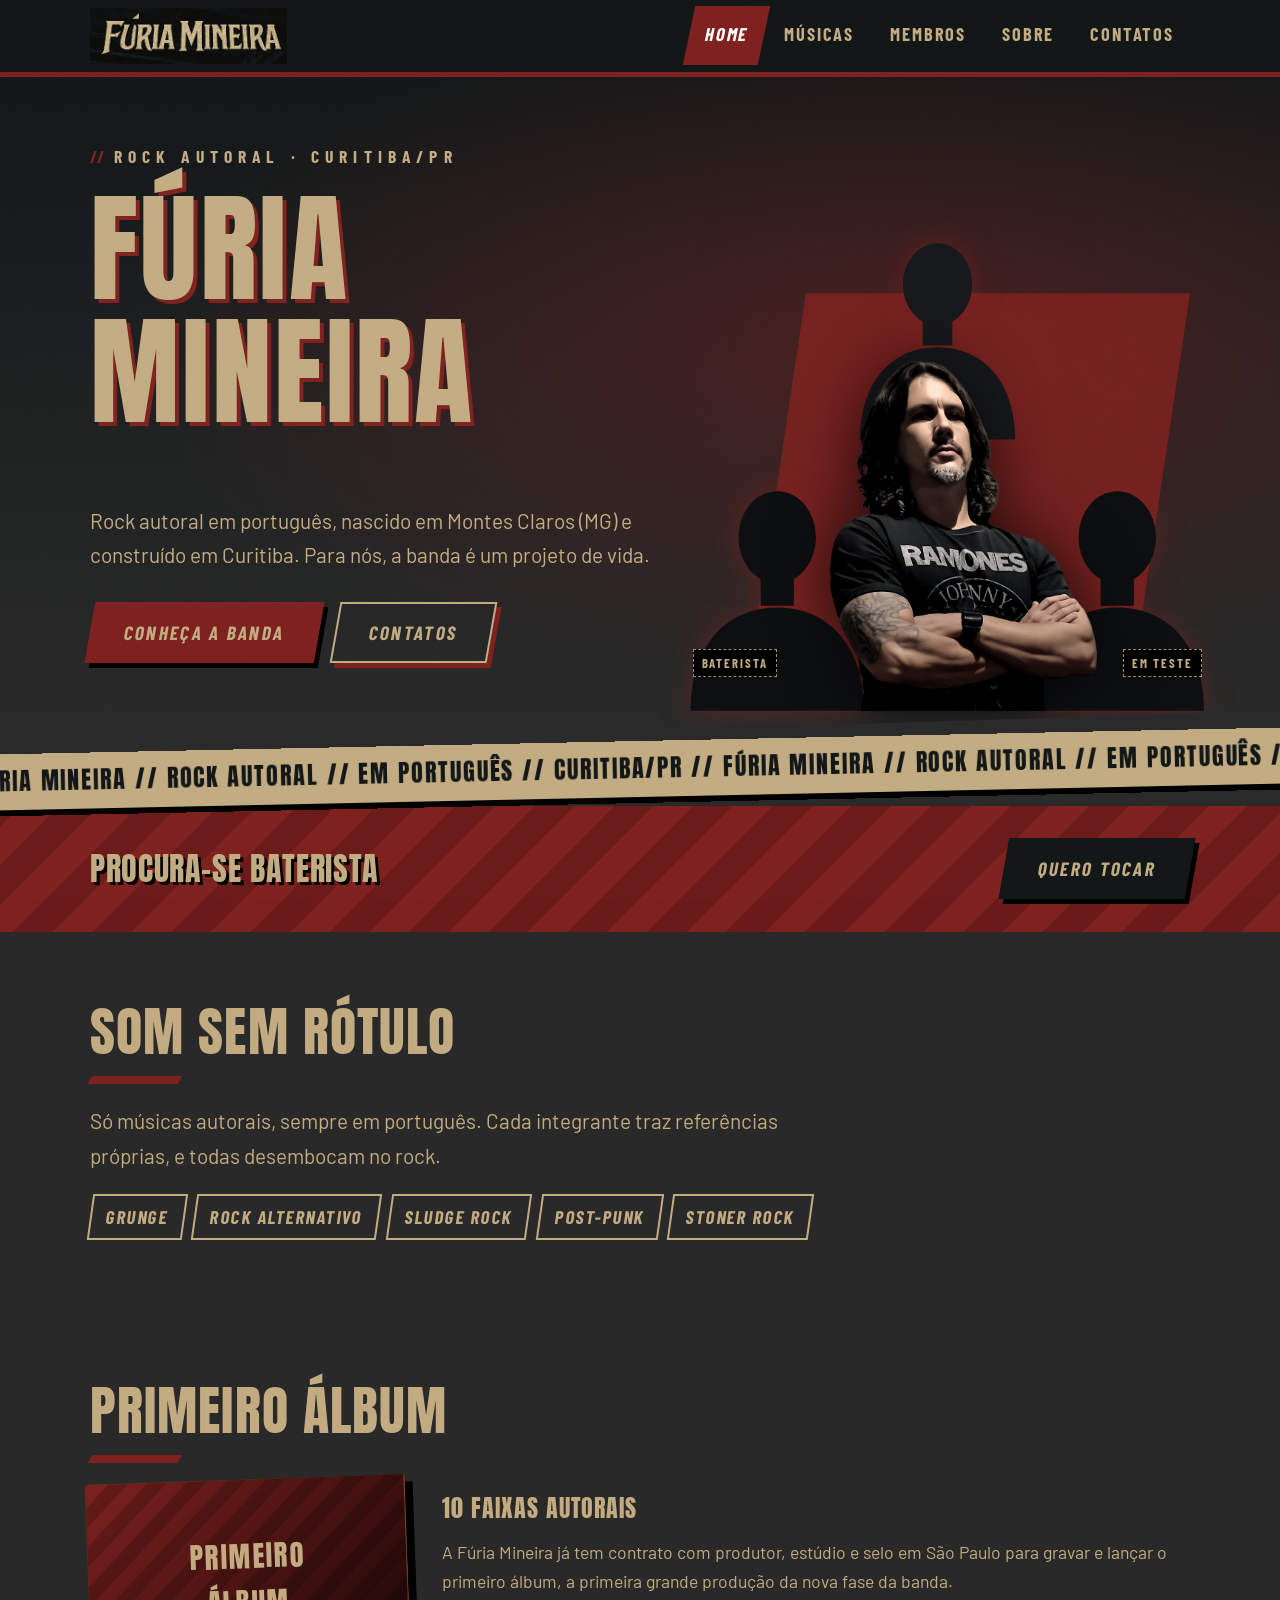
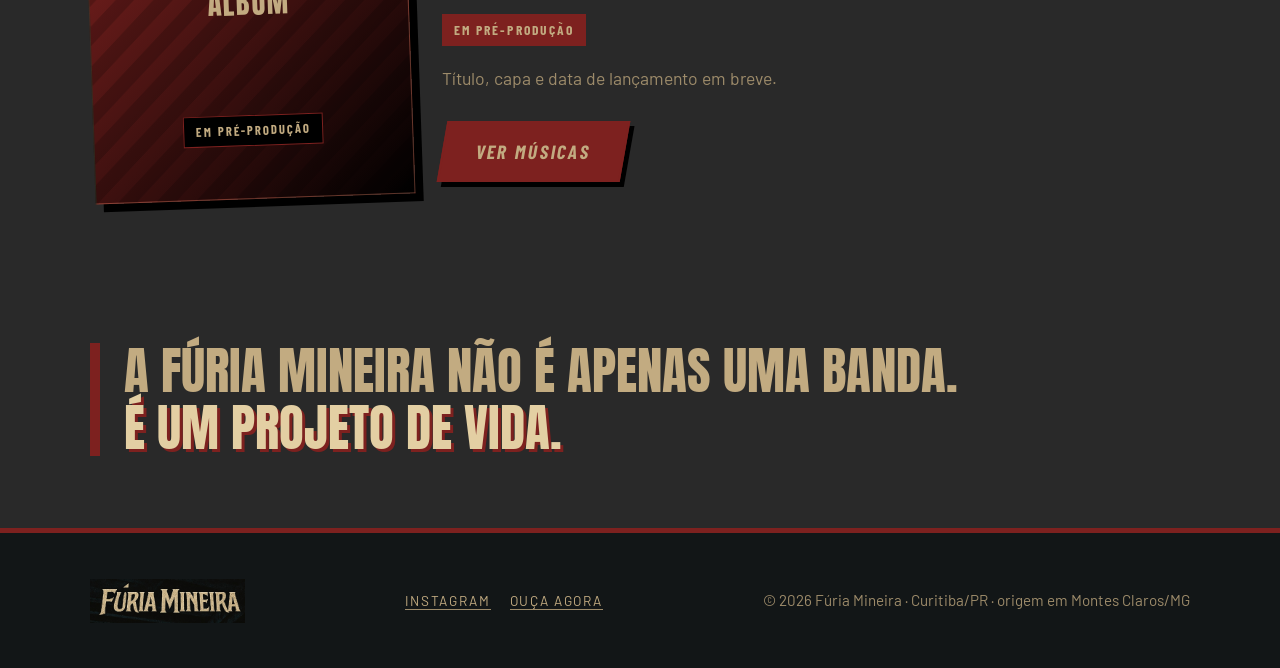
==== index.html @ 354b8c86 "Músicas com lista de lançadas e álbum em pré-produção; elenco em teste na Home - Músicas: "Vozes no " ====
<!DOCTYPE html>
<html lang="pt-BR">
<head>
  <meta charset="UTF-8">
  <meta name="viewport" content="width=device-width, initial-scale=1">
  <title>Fúria Mineira – Rock autoral</title>
  <meta name="description" content="Fúria Mineira: banda autoral de rock em português, de Montes Claros (MG) para Curitiba (PR).">
  <meta name="theme-color" content="#121617">
  <link rel="icon" href="assets/logo.png">
  <link rel="preconnect" href="https://fonts.googleapis.com">
  <link rel="preconnect" href="https://fonts.gstatic.com" crossorigin>
  <link href="https://fonts.googleapis.com/css2?family=Anton&family=Barlow+Condensed:wght@600;700&family=Barlow:wght@400;600&display=swap" rel="stylesheet">
  <link rel="stylesheet" href="css/style.css">
</head>
<body>
  <a class="skip" href="#conteudo">Pular para o conteúdo</a>
  <header class="site-header">
    <div class="container header-inner">
      <a class="logo" href="index.html" aria-label="Fúria Mineira – início"><img src="assets/logo.png" alt="Fúria Mineira"></a>
      <button class="menu-btn" aria-label="Abrir menu" aria-expanded="false">☰</button>
      <nav class="nav" aria-label="Principal">
        <a href="index.html" aria-current="page">Home</a>
        <a href="musicas.html">Músicas</a>
        <a href="membros.html">Membros</a>
        <a href="sobre.html">Sobre</a>
        <a href="contatos.html">Contatos</a>
      </nav>
    </div>
  </header>
  <main id="conteudo">
    <section class="hero"><div class="container hero-inner">
      <div class="hero-text">
        <p class="tag">Rock autoral · Curitiba/PR</p>
        <h1>Fúria<br>Mineira</h1>
        <p class="lead">Rock autoral em português, nascido em Montes Claros (MG) e construído em Curitiba. Para nós, a banda é um projeto de vida.</p>
        <div class="btn-row">
          <a class="btn" href="sobre.html">Conheça a banda</a>
          <a class="btn ghost" href="contatos.html">Contatos</a>
        </div>
      </div>
      <div class="hero-photo">
        <div class="sil sil-top"><svg viewBox="0 0 200 260" aria-hidden="true"><ellipse cx="100" cy="72" rx="42" ry="50"/><path d="M82 112h36v34H82z"/><path d="M6 260c0-72 40-112 94-112s94 40 94 112z"/></svg></div>
        <div class="sil sil-left"><svg viewBox="0 0 200 260" aria-hidden="true"><ellipse cx="100" cy="72" rx="42" ry="50"/><path d="M82 112h36v34H82z"/><path d="M6 260c0-72 40-112 94-112s94 40 94 112z"/></svg><span class="ghost-tag">Baterista</span></div>
        <div class="sil sil-right"><svg viewBox="0 0 200 260" aria-hidden="true"><ellipse cx="100" cy="72" rx="42" ry="50"/><path d="M82 112h36v34H82z"/><path d="M6 260c0-72 40-112 94-112s94 40 94 112z"/></svg><span class="ghost-tag">Em teste</span></div>
        <img src="assets/alex-vitor.webp" alt="Alex Vitor, baixista e fundador da Fúria Mineira, com silhuetas de integrantes ainda em teste ao fundo" width="1024" height="1024">
      </div>
    </div></section>

    <div class="ticker" aria-hidden="true"><span>Fúria Mineira // Rock autoral // Em português // Curitiba/PR // Fúria Mineira // Rock autoral // Em português // Curitiba/PR // Fúria Mineira // Rock autoral // Em português // Curitiba/PR // Fúria Mineira // Rock autoral // Em português // Curitiba/PR // </span></div>
    <div class="feature-strip"><div class="container">
      <h2>Procura-se baterista</h2>
      <a class="btn" href="contatos.html">Quero tocar</a>
    </div></div>

    <section class="section"><div class="container">
      <h2>Som sem rótulo</h2>
      <p class="lead">Só músicas autorais, sempre em português. Cada integrante traz referências próprias, e todas desembocam no rock.</p>
      <ul class="chips">
        <li>Grunge</li><li>Rock alternativo</li><li>Sludge rock</li><li>Post-punk</li><li>Stoner rock</li>
      </ul>
    </div></section>

    <section class="section"><div class="container">
      <h2>Primeiro álbum</h2>
      <div class="album-feature">
        <div class="cover">Primeiro<br>álbum<span class="badge">Em pré-produção</span></div>
        <div>
          <h3>10 faixas autorais</h3>
          <p>A Fúria Mineira já tem contrato com produtor, estúdio e selo em São Paulo para gravar e lançar o primeiro álbum, a primeira grande produção da nova fase da banda.</p>
          <p><span class="badge inline">Em pré-produção</span></p>
          <p class="muted">Título, capa e data de lançamento em breve.</p>
          <div class="btn-row"><a class="btn" href="musicas.html">Ver músicas</a></div>
        </div>
      </div>
    </div></section>

    <section class="section"><div class="container">
      <blockquote class="manifesto">A Fúria Mineira não é apenas uma banda.<br><strong>É um projeto de vida.</strong></blockquote>
    </div></section>
  </main>
  <footer class="site-footer">
    <div class="container footer-inner">
      <img src="assets/logo.png" alt="Fúria Mineira">
      <ul class="social">
        <li><a href="#">Instagram</a></li>
        <li><a href="https://offstep.link/126120597372" target="_blank" rel="noopener">Ouça agora</a></li>
      </ul>
      <p class="muted">© 2026 Fúria Mineira · Curitiba/PR · origem em Montes Claros/MG</p>
    </div>
  </footer>
  <script src="js/main.js"></script>
</body>
</html>
---- css/style.css ----
:root {
  --accent: #7d211f;
  --accent-hover: #982826;
  --bg: #292929;
  --bg-deep: #121617; /* mesmo tom do fundo do logo */
  --bg-card: #323232;
  --text: #c2ab81;
  --text-dim: #9d8b6a;
  --line: rgba(194, 171, 129, 0.22);
  --maxw: 1100px;
}

*, *::before, *::after { box-sizing: border-box; }
html { scroll-behavior: smooth; }

body {
  margin: 0;
  background: var(--bg);
  color: var(--text);
  font-family: "Barlow", system-ui, -apple-system, "Segoe UI", Roboto, sans-serif;
  font-size: 1.05rem;
  line-height: 1.65;
}

h1, h2, h3 {
  font-family: "Barlow Condensed", "Arial Narrow", sans-serif;
  font-weight: 700;
  line-height: 1.15;
  letter-spacing: .04em;
  text-transform: uppercase;
  margin: 0 0 .6em;
}
h1 { font-size: clamp(2rem, 6vw, 3.6rem); }
h2 { font-size: clamp(1.5rem, 4vw, 2.2rem); }
h3 { font-size: 1.15rem; }

a { color: var(--text); }
img { max-width: 100%; height: auto; display: block; }
.container { width: min(100% - 2rem, var(--maxw)); margin-inline: auto; }
.section { padding: 4rem 0; }
.section + .section { border-top: 1px solid var(--line); }
.lead { font-size: 1.2rem; max-width: 60ch; }
.muted { color: var(--text-dim); }

.skip { position: absolute; left: -999px; }
.skip:focus { left: 1rem; top: 1rem; background: var(--accent); padding: .5rem 1rem; z-index: 99; }
:focus-visible { outline: 2px solid var(--text); outline-offset: 3px; }

/* ---------- Header ---------- */
.site-header {
  background: var(--bg-deep);
  border-bottom: 3px solid var(--accent);
  position: sticky; top: 0; z-index: 50;
}
.header-inner { display: flex; align-items: center; justify-content: space-between; gap: 1rem; padding: .4rem 0; }
.logo img { height: 56px; width: auto; }

.nav { display: flex; align-items: center; gap: .25rem; }
.nav a {
  font: inherit; font-family: "Barlow Condensed", "Arial Narrow", sans-serif; font-weight: 700;
  font-size: .85rem; letter-spacing: .12em; text-transform: uppercase;
  color: var(--text); text-decoration: none; background: none; border: 0;
  padding: .7rem .9rem; cursor: pointer; border-bottom: 3px solid transparent;
}
.nav a:hover:hover { color: #e3cfa3; }
.nav a[aria-current="page"] { border-bottom-color: var(--accent); color: #e3cfa3; }


.menu-btn { display: none; background: none; border: 1px solid var(--line); color: var(--text); padding: .5rem .8rem; font-size: 1.3rem; cursor: pointer; line-height: 1; }

@media (max-width: 820px) {
  .menu-btn { display: block; }
  .nav { display: none; position: absolute; left: 0; right: 0; top: 100%; background: var(--bg-deep); flex-direction: column; align-items: stretch; border-bottom: 3px solid var(--accent); padding: .5rem 1rem 1rem; }
  .nav.open { display: flex; }
  .nav a { text-align: left; width: 100%; border-bottom: 1px solid var(--line); }
}

/* ---------- Botões ---------- */
.btn {
  display: inline-block; background: var(--accent); color: var(--text); text-decoration: none;
  font-family: "Barlow Condensed", "Arial Narrow", sans-serif; font-weight: 700; letter-spacing: .12em; text-transform: uppercase; font-size: .9rem;
  padding: .85rem 1.6rem; border: 2px solid var(--accent); cursor: pointer; transition: background .15s;
}
.btn:hover { background: var(--accent-hover); border-color: var(--accent-hover); }
.btn.ghost { background: transparent; border-color: var(--text); }
.btn.ghost:hover { background: var(--text); color: var(--bg); }
.btn-row { display: flex; flex-wrap: wrap; gap: 1rem; margin-top: 1.8rem; }

/* ---------- Hero ---------- */
.hero {
  background:
    radial-gradient(ellipse at 70% 40%, rgba(125, 33, 31, .45), transparent 60%),
    linear-gradient(180deg, var(--bg-deep), var(--bg));
  overflow: hidden;
}
.hero-inner { display: grid; grid-template-columns: 1.2fr 1fr; align-items: end; gap: 2rem; min-height: 520px; }
.hero-text { align-self: center; padding: 3rem 0; }
.hero-text .tag { letter-spacing: .3em; text-transform: uppercase; font-size: .8rem; color: var(--text-dim); margin-bottom: 1rem; }
.hero-photo img { width: 100%; max-width: 480px; margin-inline: auto; filter: drop-shadow(0 0 40px rgba(0,0,0,.5)); }
@media (max-width: 820px) {
  .hero-inner { grid-template-columns: 1fr; min-height: 0; }
  .hero-photo { order: -1; padding-top: 1.5rem; }
  .hero-photo img { max-width: 300px; }
}

/* Cabeçalho de páginas internas */
.page-title { background: var(--bg-deep); border-bottom: 1px solid var(--line); padding: 3rem 0 2.5rem; }
.page-title p { margin: 0; max-width: 60ch; }

/* ---------- Cards / grids ---------- */
.grid { display: grid; gap: 1.5rem; }
.grid.cols-3 { grid-template-columns: repeat(auto-fit, minmax(240px, 1fr)); }
.grid.cols-2 { grid-template-columns: repeat(auto-fit, minmax(300px, 1fr)); }

.card { background: var(--bg-card); border: 1px solid var(--line); border-top: 3px solid var(--accent); padding: 1.5rem; }
.card h3 { margin-bottom: .4rem; }
.card p { margin: 0; }

/* Álbuns / capas */
.cover {
  aspect-ratio: 1; background: linear-gradient(135deg, var(--accent), var(--bg-deep));
  display: grid; place-items: center; text-align: center; padding: 1rem; margin-bottom: 1rem;
  font-family: "Barlow Condensed", "Arial Narrow", sans-serif; font-weight: 700; letter-spacing: .08em; text-transform: uppercase;
  border: 1px solid var(--line);
}

/* Lista de músicas */
.tracklist { list-style: none; margin: 0; padding: 0; counter-reset: track; }
.tracklist li {
  counter-increment: track; display: grid; grid-template-columns: 2.5rem 1fr auto; gap: 1rem; align-items: center;
  padding: 1rem .5rem; border-bottom: 1px solid var(--line);
}
.tracklist li::before { content: counter(track, decimal-leading-zero); font-family: "Barlow Condensed", "Arial Narrow", sans-serif; color: var(--text-dim); }
.tracklist .title { font-weight: 600; font-size: 1.1rem; }
.tracklist .meta { display: block; font-size: .9rem; color: var(--text-dim); }
.tracklist .time { color: var(--text-dim); font-variant-numeric: tabular-nums; }
.tracklist li:hover { background: rgba(125, 33, 31, .25); }

/* Membros */
.member { background: var(--bg-card); border: 1px solid var(--line); border-bottom: 3px solid var(--accent); overflow: hidden; }
.member-photo { aspect-ratio: 1; background: radial-gradient(circle at 50% 30%, rgba(125,33,31,.55), var(--bg-deep) 75%); display: grid; place-items: end center; overflow: hidden; }
.member-photo img { width: 100%; height: 100%; object-fit: cover; object-position: top; }
.member-photo.placeholder { place-items: center; font-family: "Barlow Condensed", "Arial Narrow", sans-serif; font-size: 4rem; color: var(--text-dim); }
.member-body { padding: 1.25rem 1.5rem 1.5rem; }
.member-body .role { color: var(--text-dim); text-transform: uppercase; letter-spacing: .15em; font-size: .8rem; margin: 0 0 .6rem; }
.member-body p { margin: 0; font-size: .98rem; }

/* Influências */
.chips { display: flex; flex-wrap: wrap; gap: .6rem; padding: 0; list-style: none; margin: 1.2rem 0 0; }
.chips li { border: 1px solid var(--text); padding: .35rem .9rem; font-size: .95rem; letter-spacing: .05em; }

/* Agenda */
.shows { list-style: none; margin: 0; padding: 0; }
.shows li { display: grid; grid-template-columns: 5rem 1fr auto; gap: 1.2rem; align-items: center; padding: 1.1rem 0; border-bottom: 1px solid var(--line); }
.date { background: var(--accent); text-align: center; padding: .4rem 0; font-family: "Barlow Condensed", "Arial Narrow", sans-serif; line-height: 1.1; }
.date b { display: block; font-size: 1.6rem; }
.date span { font-size: .75rem; letter-spacing: .15em; text-transform: uppercase; }
.shows .where { font-weight: 600; }
.shows .city { color: var(--text-dim); font-size: .95rem; display: block; }
@media (max-width: 560px) { .shows li { grid-template-columns: 4rem 1fr; } .shows li .btn { grid-column: 1 / -1; text-align: center; } }

/* Galeria */
.gallery { display: grid; grid-template-columns: repeat(auto-fill, minmax(200px, 1fr)); gap: .8rem; }
.gallery div { aspect-ratio: 4/3; background: linear-gradient(135deg, var(--bg-card), var(--bg-deep)); border: 1px solid var(--line); display: grid; place-items: center; color: var(--text-dim); font-size: .9rem; letter-spacing: .1em; text-transform: uppercase; }

/* Formulário */
form { display: grid; gap: 1rem; max-width: 560px; }
label { display: grid; gap: .35rem; font-size: .9rem; letter-spacing: .08em; text-transform: uppercase; }
input, textarea { font: inherit; color: var(--text); background: var(--bg-deep); border: 1px solid var(--line); padding: .75rem .9rem; }
input:focus, textarea:focus { outline: 2px solid var(--accent); border-color: var(--accent); }

/* Home: faixas de destaque */
.feature-strip { background: var(--accent); }
.feature-strip .container { display: flex; flex-wrap: wrap; gap: 1rem 3rem; justify-content: space-between; align-items: center; padding: 2rem 0; }
.feature-strip h2 { margin: 0; font-size: 1.4rem; }
.feature-strip .btn { background: var(--bg-deep); border-color: var(--bg-deep); }
.feature-strip .btn:hover { background: var(--text); color: var(--bg); border-color: var(--text); }

/* ---------- Footer ---------- */
.site-footer { background: var(--bg-deep); border-top: 3px solid var(--accent); padding: 2.5rem 0; margin-top: 0; font-size: .95rem; }
.footer-inner { display: flex; flex-wrap: wrap; gap: 1.5rem; justify-content: space-between; align-items: center; }
.footer-inner img { height: 44px; }
.social { display: flex; gap: 1.2rem; list-style: none; padding: 0; margin: 0; }
.social a { text-transform: uppercase; letter-spacing: .12em; font-size: .85rem; text-decoration: none; border-bottom: 1px solid var(--text-dim); }
.social a:hover { color: #e3cfa3; }

/* Redes sociais */
.social-card { text-decoration: none; display: block; transition: background .15s; }
.social-card:hover { background: var(--accent); }
.social-card:hover .muted { color: var(--text); }

/* ================= Visual rock ================= */
:root { --noise: url("data:image/svg+xml,%3Csvg xmlns='http://www.w3.org/2000/svg' width='220' height='220'%3E%3Cfilter id='n'%3E%3CfeTurbulence type='fractalNoise' baseFrequency='.85' numOctaves='2' stitchTiles='stitch'/%3E%3C/filter%3E%3Crect width='100%25' height='100%25' filter='url(%23n)' opacity='.55'/%3E%3C/svg%3E"); }

/* granulado sobre a página toda */
body::before { content: ""; position: fixed; inset: 0; background-image: var(--noise); opacity: .07; mix-blend-mode: overlay; pointer-events: none; z-index: 200; }

h1, h2, h3 { font-family: "Anton", Impact, "Arial Narrow", sans-serif; font-weight: 400; letter-spacing: .02em; line-height: 1.02; }
h1 { font-size: clamp(3rem, 11vw, 7.5rem); text-shadow: 4px 4px 0 var(--accent); }
h2 { font-size: clamp(2rem, 6vw, 3.4rem); position: relative; padding-bottom: .45em; margin-bottom: 1rem; }
h2::after { content: ""; position: absolute; left: 0; bottom: 0; width: 90px; height: 8px; background: var(--accent); transform: skewX(-30deg); }
h3 { font-size: 1.5rem; letter-spacing: .04em; }

body { font-size: 1.1rem; }
.lead { font-size: 1.3rem; }

/* header */
.site-header { border-bottom: 5px solid var(--accent); }
.nav a { font-size: 1.15rem; letter-spacing: .1em; padding: .8rem 1rem; }
.nav a[aria-current="page"] { background: var(--accent); border-bottom-color: transparent; transform: skewX(-12deg); }
.nav a[aria-current="page"], .nav a:hover { color: #fff; }
.nav a:hover { background: rgba(125, 33, 31, .6); }

/* botões */
.btn { font-size: 1.2rem; letter-spacing: .12em; padding: .8rem 2rem; transform: skewX(-10deg); box-shadow: 5px 5px 0 #000; transition: transform .1s, box-shadow .1s, background .15s; }
.btn:hover { transform: skewX(-10deg) translate(2px, 2px); box-shadow: 2px 2px 0 #000; }
.btn.ghost { box-shadow: 5px 5px 0 var(--accent); }
.btn.ghost:hover { box-shadow: 2px 2px 0 var(--accent); }

/* hero */
.hero { position: relative; clip-path: polygon(0 0, 100% 0, 100% calc(100% - 40px), 0 100%); padding-bottom: 40px; }
.hero::before { content: ""; position: absolute; inset: 0; background-image: var(--noise); opacity: .1; mix-blend-mode: overlay; }
.hero-text .tag { font-family: "Barlow Condensed", sans-serif; font-weight: 700; font-size: 1.1rem; letter-spacing: .35em; color: var(--text); }
.hero-text .tag::before { content: "//"; color: var(--accent); margin-right: .6rem; letter-spacing: 0; }
.hero-photo { position: relative; }
.hero-photo::before { content: ""; position: absolute; left: 8%; right: 0; top: 14%; bottom: 0; background: var(--accent); clip-path: polygon(14% 0, 100% 0, 86% 100%, 0 100%); opacity: .85; }
.hero-photo img { position: relative; filter: grayscale(.35) contrast(1.15) drop-shadow(0 0 30px rgba(0,0,0,.7)); }

/* faixa que rola */
.ticker { background: var(--text); color: var(--bg-deep); overflow: hidden; white-space: nowrap; transform: rotate(-1.2deg); margin: -10px -2%; padding: .5rem 0; position: relative; z-index: 2; box-shadow: 0 6px 0 #000; }
.ticker span { display: inline-block; font-family: "Anton", Impact, sans-serif; font-size: 1.5rem; letter-spacing: .08em; text-transform: uppercase; padding-right: 2rem; animation: tick 28s linear infinite; }
@keyframes tick { to { transform: translateX(-50%); } }
@media (prefers-reduced-motion: reduce) { .ticker span { animation: none; } }

.feature-strip { margin-top: 20px; background: repeating-linear-gradient(-45deg, var(--accent) 0 28px, #6a1b19 28px 56px); }
.feature-strip h2 { font-size: 2rem; padding: 0; text-shadow: 3px 3px 0 #000; }
.feature-strip h2::after { display: none; }

/* seções, cards, listas */
.section { padding: 4.5rem 0; }
.section + .section { border-top: 0; }
.page-title { border-bottom: 5px solid var(--accent); position: relative; }
.page-title::before { content: ""; position: absolute; inset: 0; background-image: var(--noise); opacity: .1; mix-blend-mode: overlay; }
.page-title .container { position: relative; }
.card, .member { border: 2px solid #000; border-top: 6px solid var(--accent); box-shadow: 6px 6px 0 rgba(0,0,0,.55); }
.member { border-bottom: 2px solid #000; }
.member-photo img { filter: grayscale(.2) contrast(1.1); }
.cover { font-family: "Anton", Impact, sans-serif; font-weight: 400; font-size: 1.8rem; letter-spacing: .05em; background: repeating-linear-gradient(-45deg, rgba(0,0,0,.18) 0 14px, transparent 14px 28px), linear-gradient(135deg, var(--accent), #000); }
.tracklist li { padding: 1.1rem .5rem; border-bottom: 2px dashed var(--line); }
.tracklist li::before { font-family: "Anton", Impact, sans-serif; color: var(--accent); font-size: 1.5rem; }
.tracklist .title { font-family: "Barlow Condensed", sans-serif; font-weight: 700; font-size: 1.5rem; text-transform: uppercase; letter-spacing: .04em; }
.date { font-family: "Anton", Impact, sans-serif; transform: rotate(-4deg); box-shadow: 3px 3px 0 #000; }
.date b { font-weight: 400; }
.chips li { border: 2px solid var(--text); font-family: "Barlow Condensed", sans-serif; font-weight: 700; font-size: 1.15rem; text-transform: uppercase; letter-spacing: .08em; transform: skewX(-8deg); }
.social-card h3 { font-size: 1.8rem; }
.site-footer { border-top: 5px solid var(--accent); }
html, body { overflow-x: clip; }

/* Conteúdo real */
.album-feature { display: grid; grid-template-columns: minmax(200px, 320px) 1fr; gap: 2rem; align-items: center; }
.album-feature .cover { margin: 0; box-shadow: 8px 8px 0 #000; transform: rotate(-2deg); }
@media (max-width: 640px) { .album-feature { grid-template-columns: 1fr; } .album-feature .cover { max-width: 280px; } }
.manifesto { margin: 0; font-family: "Anton", Impact, sans-serif; font-size: clamp(1.8rem, 5vw, 3.2rem); line-height: 1.1; text-transform: uppercase; border-left: 10px solid var(--accent); padding-left: 1.5rem; }
.manifesto strong { color: var(--hl, #e3cfa3); font-weight: 400; text-shadow: 3px 3px 0 var(--accent); }
.vacancy { border-style: dashed; border-top-style: solid; }
.vacancy .member-photo.placeholder { font-size: 6rem; color: var(--accent); }
select { font: inherit; color: var(--text); background: var(--bg-deep); border: 1px solid var(--line); padding: .75rem .9rem; }
select:focus { outline: 2px solid var(--accent); border-color: var(--accent); }

/* Pré-produção, anexos */
.badge { display: inline-block; background: #000; color: var(--text); font-family: "Barlow Condensed", sans-serif; font-weight: 700; font-size: .85rem; letter-spacing: .15em; text-transform: uppercase; padding: .25rem .7rem; border: 1px solid var(--accent); }
.cover .badge { margin-top: 1rem; font-size: .8rem; }
.badge.inline { background: var(--accent); color: var(--on-accent, var(--text)); border-color: var(--accent); }
.tracklist li.soon .title, .tracklist li.soon::before { opacity: .55; }
.hint { font-size: .8rem; letter-spacing: 0; text-transform: none; color: var(--text-dim); }
input[type="file"] { padding: .6rem; }
.notice { border-left: 6px solid var(--accent); background: var(--bg-card); padding: 1rem 1.2rem; }

/* Elenco ao fundo (membros em teste) */
.hero-photo { max-width: 520px; margin-inline: auto; width: 100%; aspect-ratio: 1; }
.hero-photo img { position: absolute; left: 11%; bottom: 0; width: 78%; max-width: none; z-index: 3; }
.sil { position: absolute; color: #0a0b0c; z-index: 1; display: flex; flex-direction: column; align-items: center; }
.sil svg { width: 100%; height: auto; fill: currentColor; filter: drop-shadow(0 0 14px rgb(125 33 31 / .55)); }
.sil-left  { left: -4%;  bottom: 0; width: 38%; opacity: .9; }
.sil-right { right: -4%; bottom: 0; width: 38%; opacity: .9; }
.sil-top   { left: 31%;  top: 0;    width: 34%; opacity: .75; z-index: 0; }
.ghost-tag { position: absolute; bottom: 14%; font-family: "Barlow Condensed", sans-serif; font-weight: 700; font-size: .8rem; letter-spacing: .15em; text-transform: uppercase; color: var(--text); background: #000; padding: .15rem .5rem; border: 1px dashed var(--text-dim); white-space: nowrap; }
.sil-top .ghost-tag { bottom: 10%; }
@media (max-width: 820px) { .hero-photo { max-width: 340px; } .ghost-tag { font-size: .65rem; padding: .1rem .35rem; } }

/* Faixa clicável */
.tracklist li.link { position: relative; }
.tracklist li.link a.title { color: var(--text); text-decoration: none; }
.tracklist li.link a.title::after { content: ""; position: absolute; inset: 0; }
.tracklist li.link:hover .title { color: var(--hl, #e3cfa3); }
.tracklist li.link:hover { background: rgb(var(--accent-rgb, 125 33 31) / .35); }
/* silhuetas sem contexto de empilhamento próprio, para as etiquetas ficarem acima da foto */
.sil { z-index: auto; opacity: 1; }
.sil-left, .sil-right { color: #0d0e10; }
.sil-top { color: #17181b; z-index: auto; }
.ghost-tag { z-index: 4; }
.sil-left .ghost-tag { left: 4%; }
.sil-right .ghost-tag { right: 4%; }
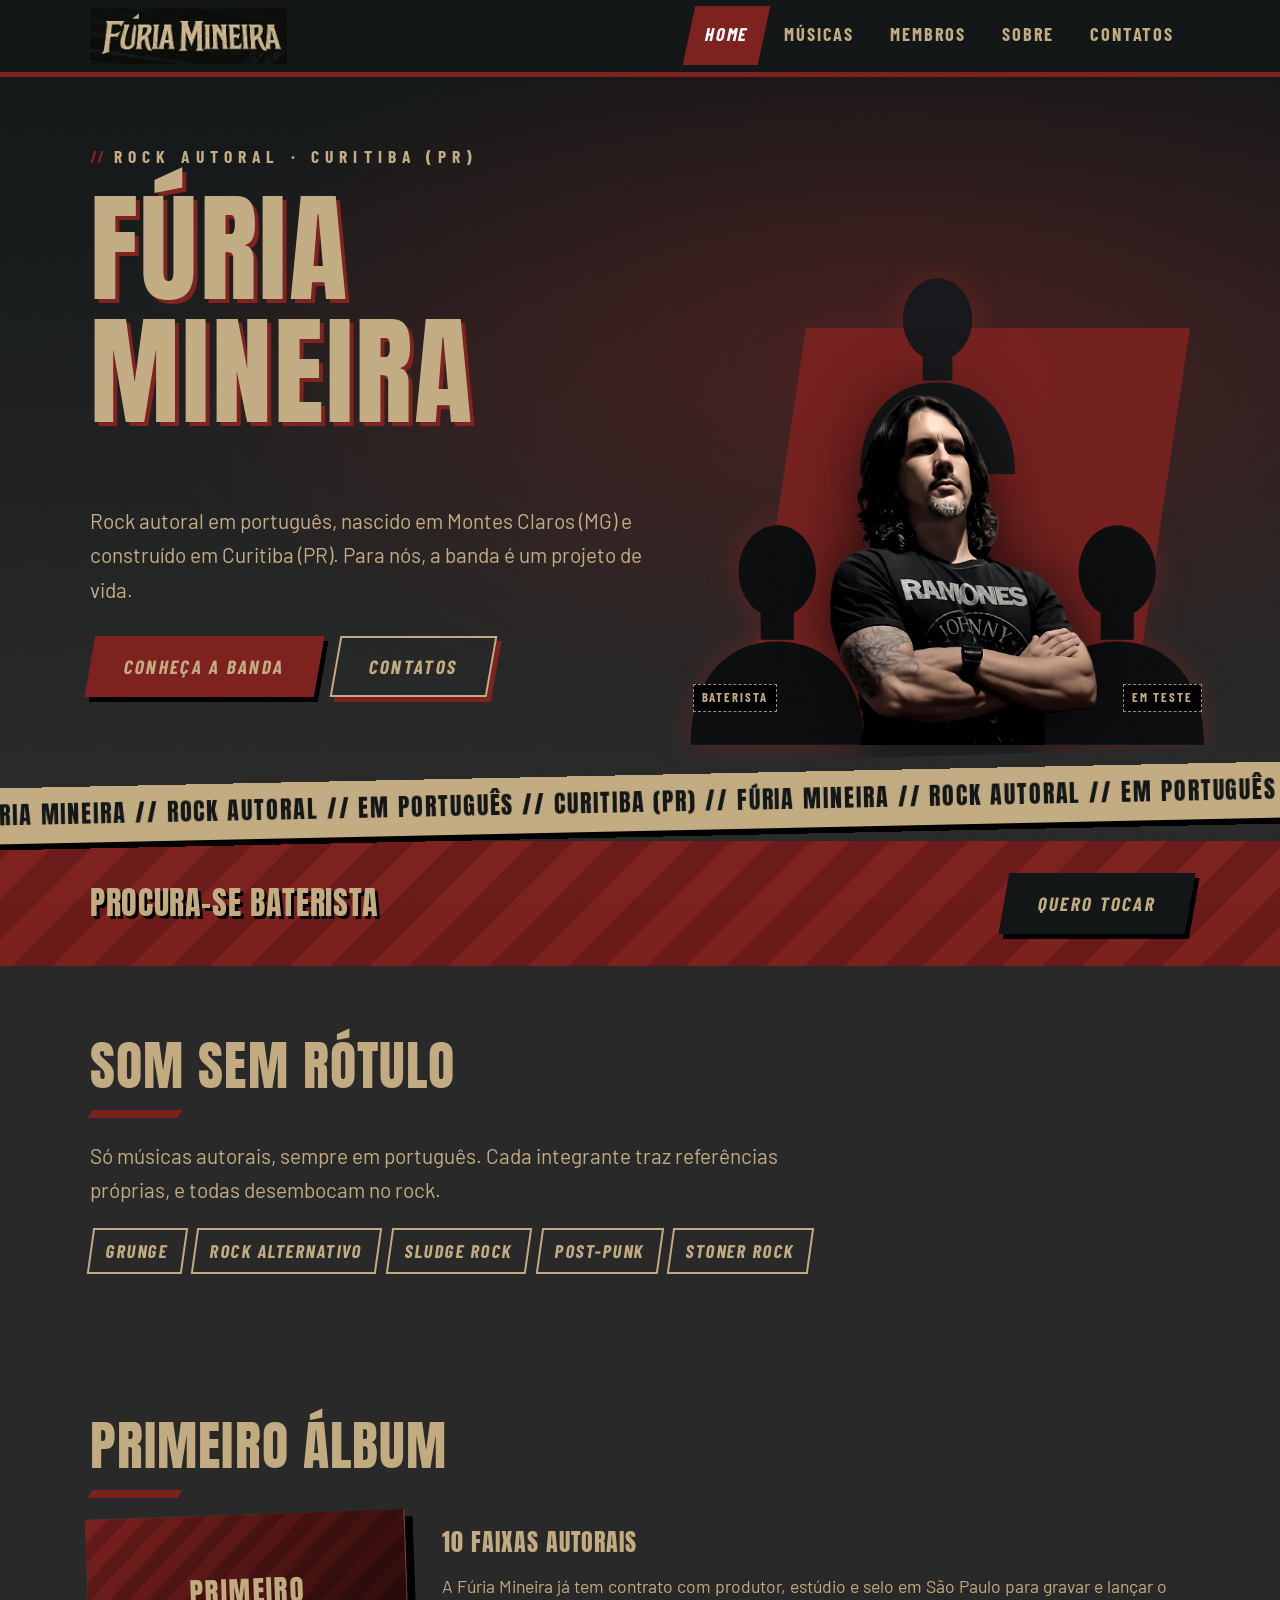
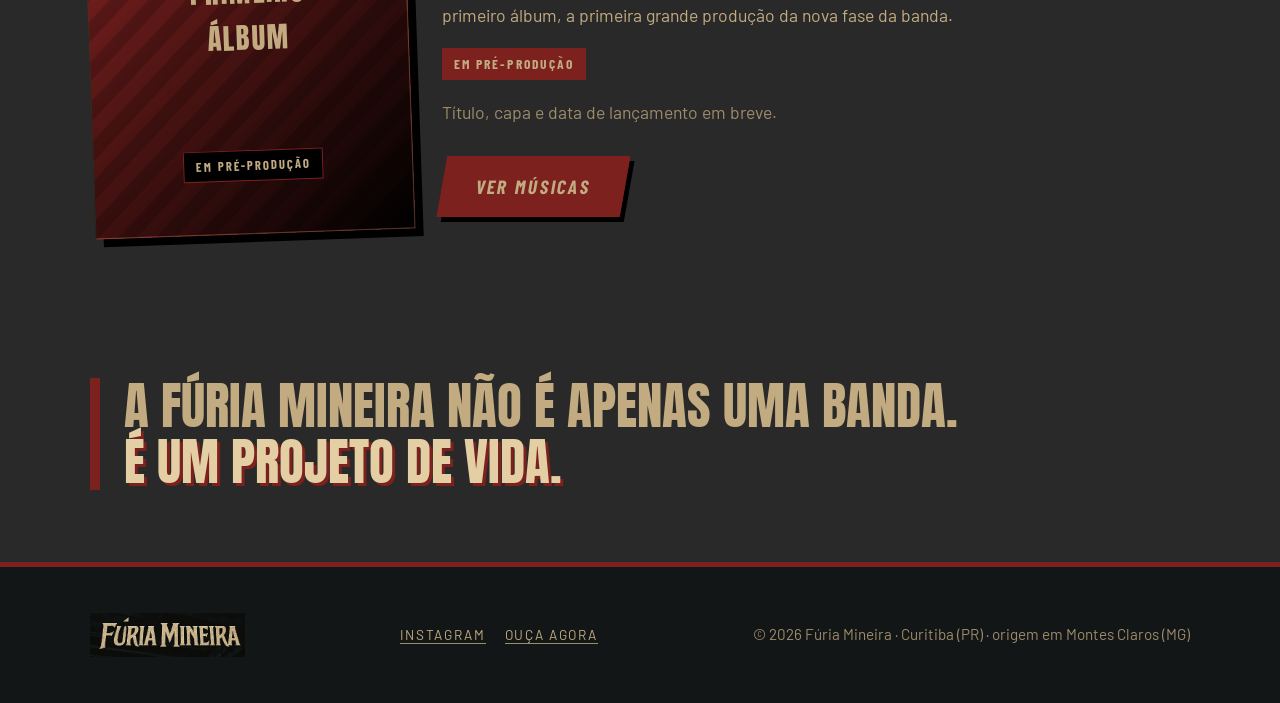
==== commit 35e2a5e6: "Escreve Curitiba (PR) e Montes Claros (MG) em todo o site Co-Authored-By: Claude Sonnet 5.5 <noreply" ====
--- a/index.html
+++ b/index.html
@@ -30,9 +30,9 @@
   <main id="conteudo">
     <section class="hero"><div class="container hero-inner">
       <div class="hero-text">
-        <p class="tag">Rock autoral · Curitiba/PR</p>
+        <p class="tag">Rock autoral · Curitiba (PR)</p>
         <h1>Fúria<br>Mineira</h1>
-        <p class="lead">Rock autoral em português, nascido em Montes Claros (MG) e construído em Curitiba. Para nós, a banda é um projeto de vida.</p>
+        <p class="lead">Rock autoral em português, nascido em Montes Claros (MG) e construído em Curitiba (PR). Para nós, a banda é um projeto de vida.</p>
         <div class="btn-row">
           <a class="btn" href="sobre.html">Conheça a banda</a>
           <a class="btn ghost" href="contatos.html">Contatos</a>
@@ -46,7 +46,7 @@
       </div>
     </div></section>
 
-    <div class="ticker" aria-hidden="true"><span>Fúria Mineira // Rock autoral // Em português // Curitiba/PR // Fúria Mineira // Rock autoral // Em português // Curitiba/PR // Fúria Mineira // Rock autoral // Em português // Curitiba/PR // Fúria Mineira // Rock autoral // Em português // Curitiba/PR // </span></div>
+    <div class="ticker" aria-hidden="true"><span>Fúria Mineira // Rock autoral // Em português // Curitiba (PR) // Fúria Mineira // Rock autoral // Em português // Curitiba (PR) // Fúria Mineira // Rock autoral // Em português // Curitiba (PR) // Fúria Mineira // Rock autoral // Em português // Curitiba (PR) // </span></div>
     <div class="feature-strip"><div class="container">
       <h2>Procura-se baterista</h2>
       <a class="btn" href="contatos.html">Quero tocar</a>
@@ -85,7 +85,7 @@
         <li><a href="#">Instagram</a></li>
         <li><a href="https://offstep.link/126120597372" target="_blank" rel="noopener">Ouça agora</a></li>
       </ul>
-      <p class="muted">© 2026 Fúria Mineira · Curitiba/PR · origem em Montes Claros/MG</p>
+      <p class="muted">© 2026 Fúria Mineira · Curitiba (PR) · origem em Montes Claros (MG)</p>
     </div>
   </footer>
   <script src="js/main.js"></script>
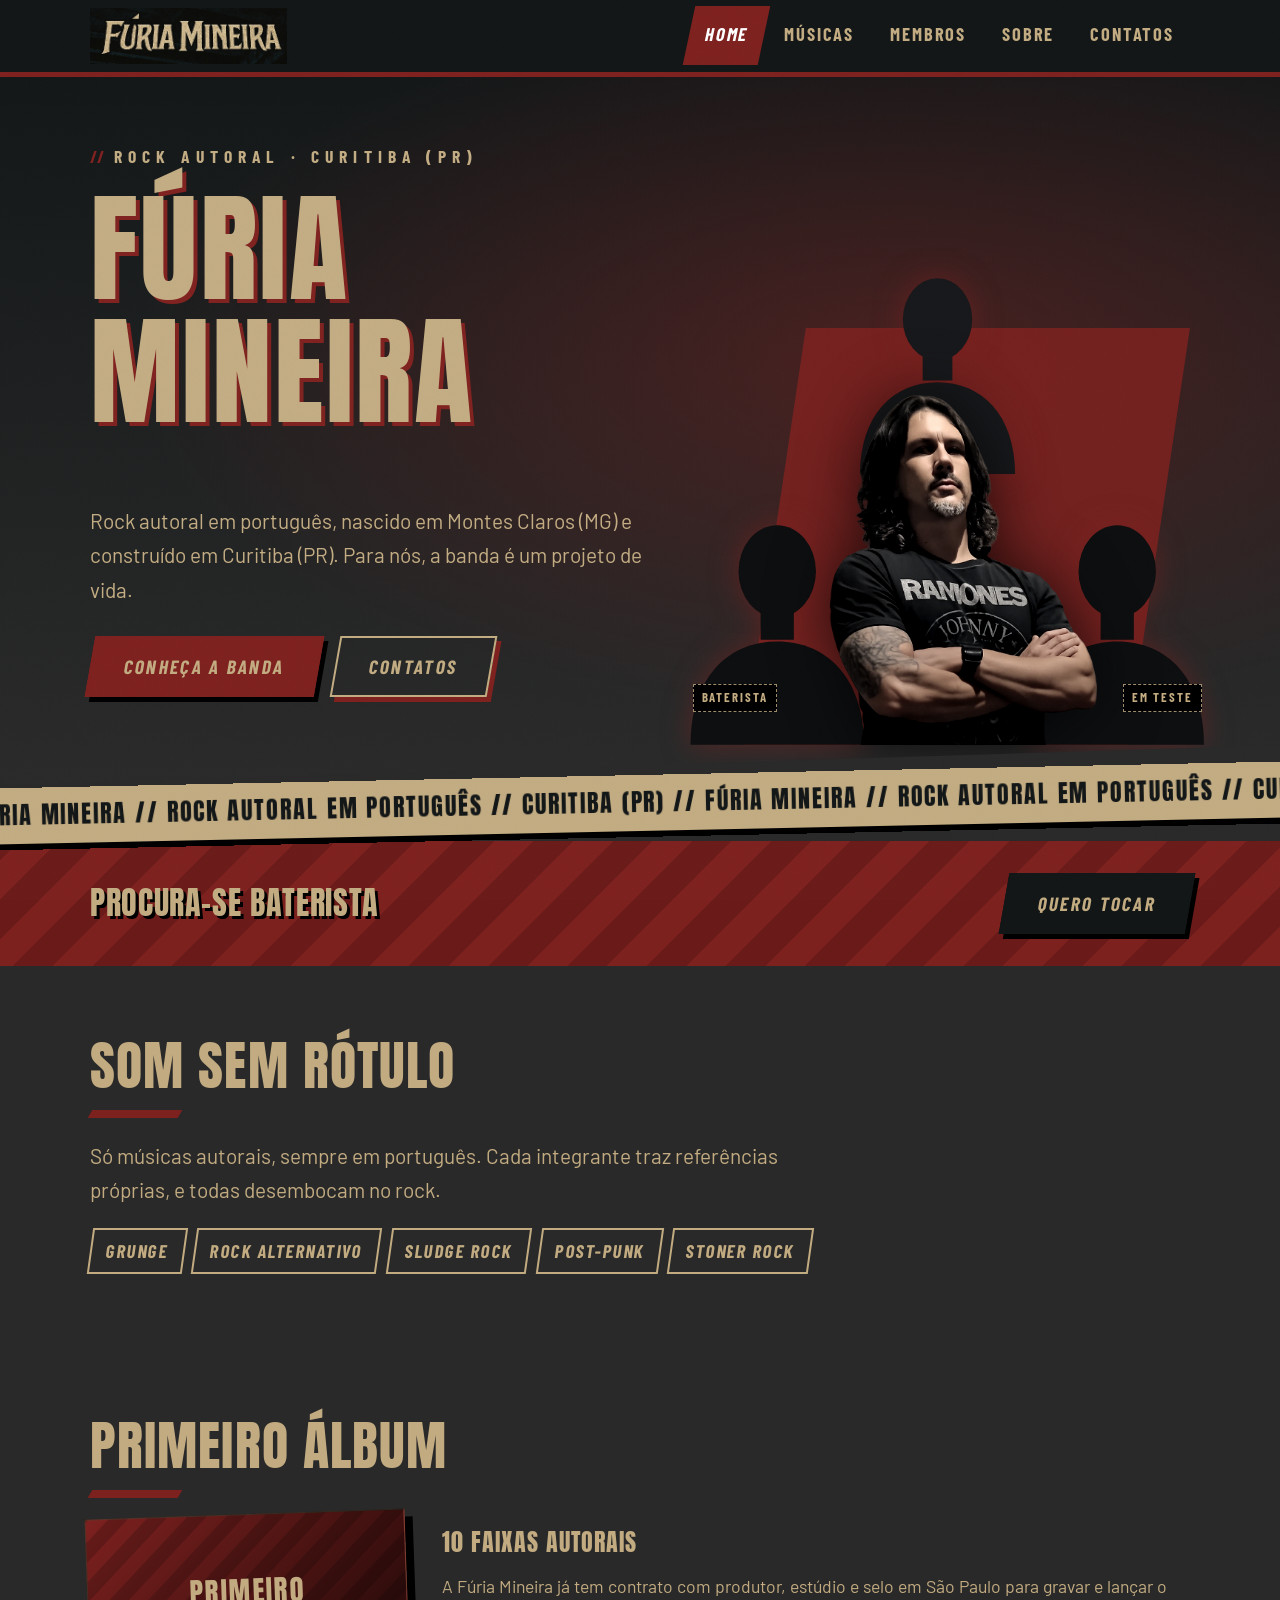
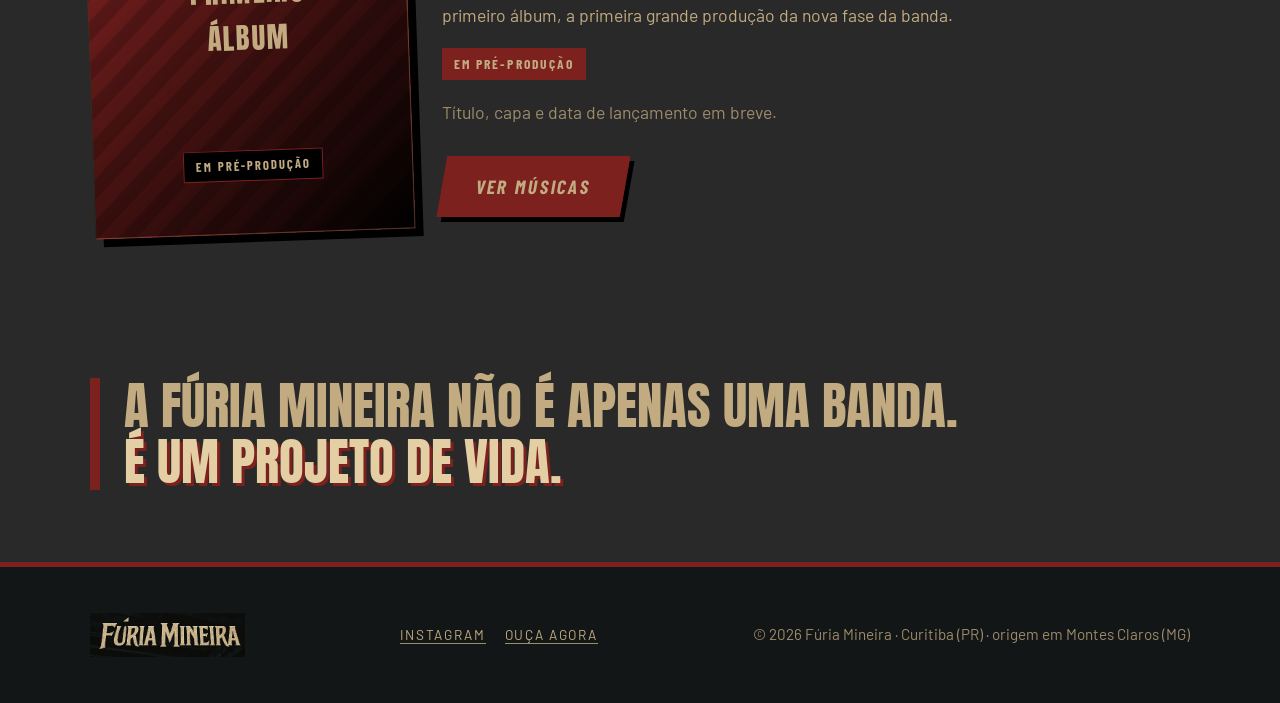
==== commit f63d9192: "Junta "Rock autoral" e "Em português" na faixa da Home Co-Authored-By: Claude Sonnet 5.5 <noreply@an" ====
--- a/index.html
+++ b/index.html
@@ -46,7 +46,7 @@
       </div>
     </div></section>
 
-    <div class="ticker" aria-hidden="true"><span>Fúria Mineira // Rock autoral // Em português // Curitiba (PR) // Fúria Mineira // Rock autoral // Em português // Curitiba (PR) // Fúria Mineira // Rock autoral // Em português // Curitiba (PR) // Fúria Mineira // Rock autoral // Em português // Curitiba (PR) // </span></div>
+    <div class="ticker" aria-hidden="true"><span>Fúria Mineira // Rock autoral em português // Curitiba (PR) // Fúria Mineira // Rock autoral em português // Curitiba (PR) // Fúria Mineira // Rock autoral em português // Curitiba (PR) // Fúria Mineira // Rock autoral em português // Curitiba (PR) // </span></div>
     <div class="feature-strip"><div class="container">
       <h2>Procura-se baterista</h2>
       <a class="btn" href="contatos.html">Quero tocar</a>
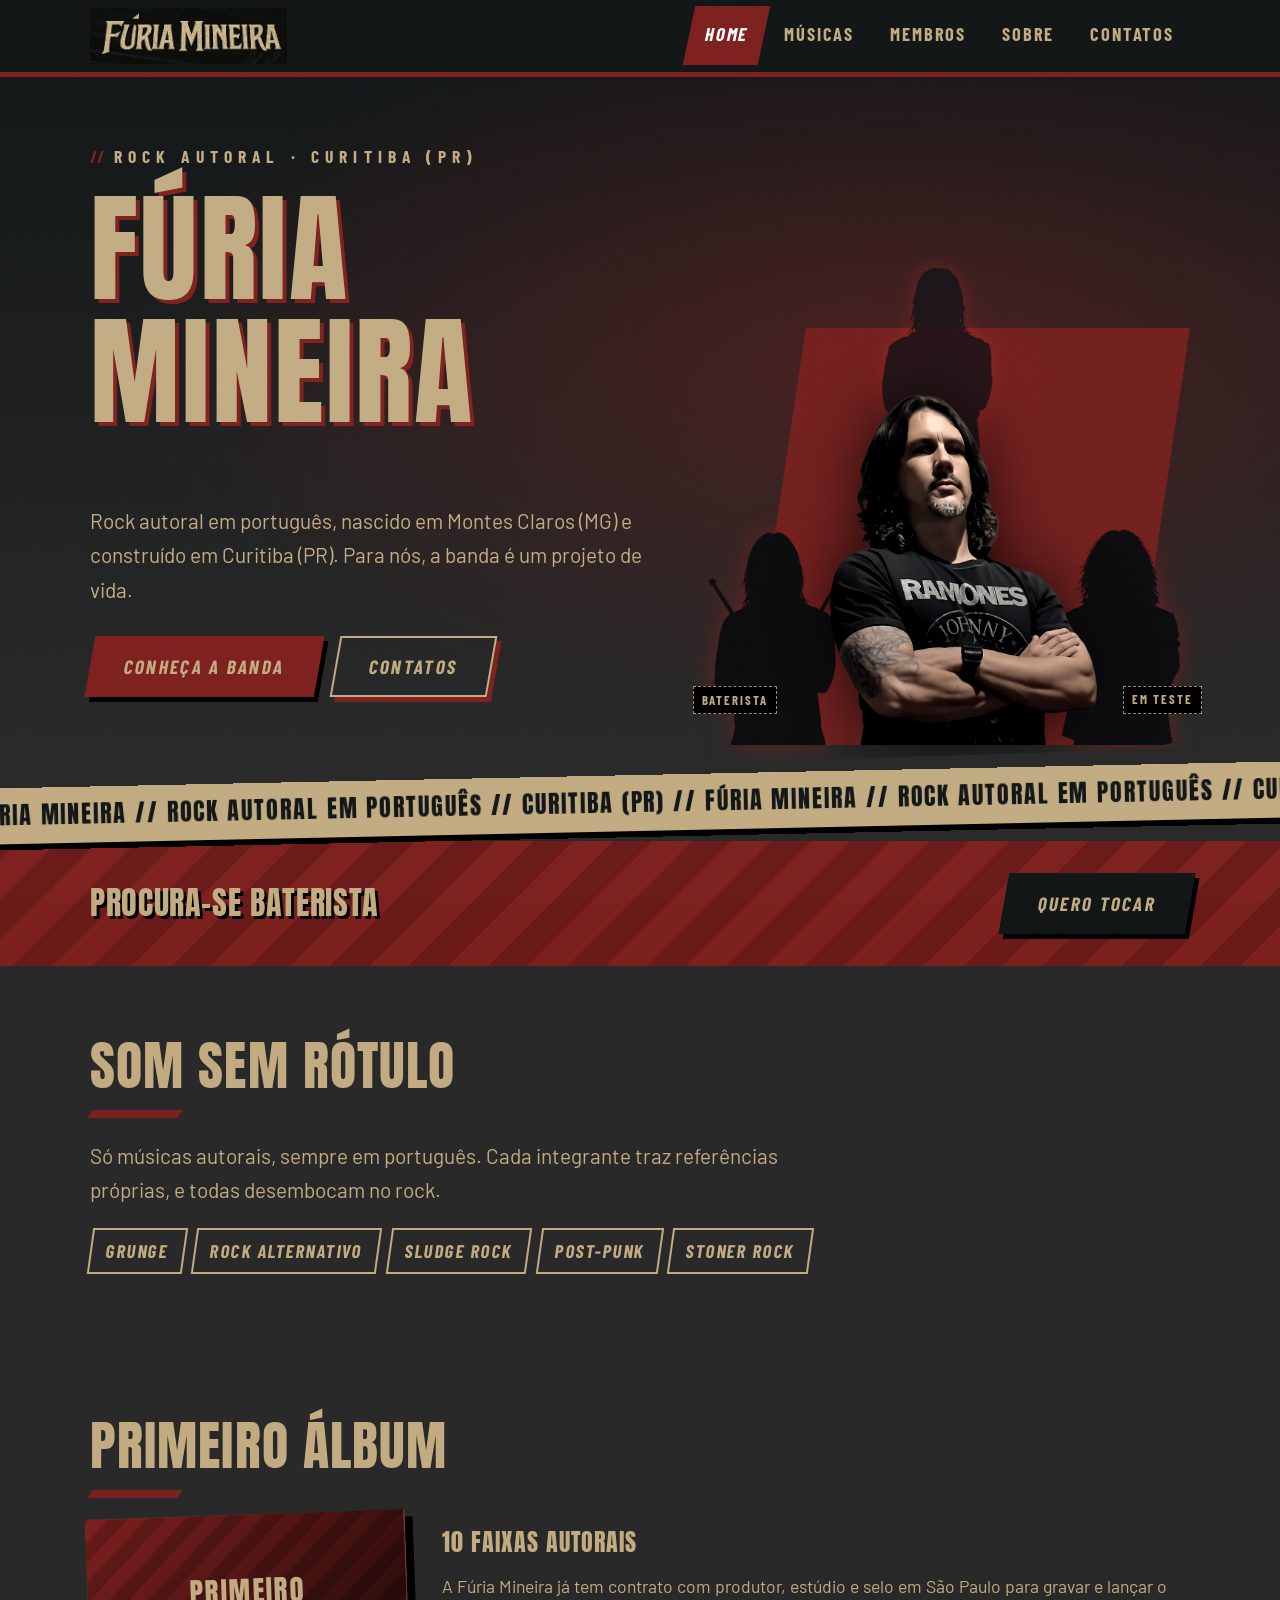
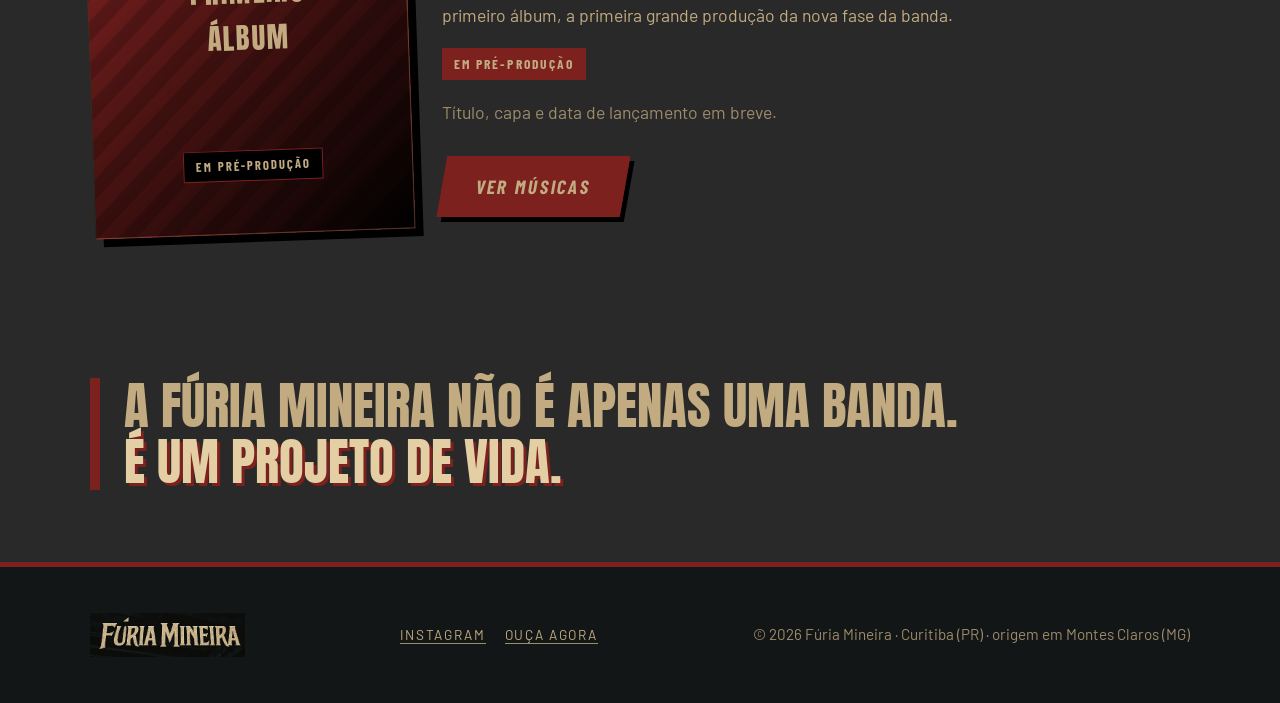
==== commit 67a59802: "Troca as silhuetas desenhadas por silhuetas geradas no Higgsfield Três silhuetas recortadas (bateris" ====
--- a/index.html
+++ b/index.html
@@ -10,7 +10,7 @@
   <link rel="preconnect" href="https://fonts.googleapis.com">
   <link rel="preconnect" href="https://fonts.gstatic.com" crossorigin>
   <link href="https://fonts.googleapis.com/css2?family=Anton&family=Barlow+Condensed:wght@600;700&family=Barlow:wght@400;600&display=swap" rel="stylesheet">
-  <link rel="stylesheet" href="css/style.css">
+  <link rel="stylesheet" href="css/style.css?v=202610082350">
 </head>
 <body>
   <a class="skip" href="#conteudo">Pular para o conteúdo</a>
@@ -39,9 +39,9 @@
         </div>
       </div>
       <div class="hero-photo">
-        <div class="sil sil-top"><svg viewBox="0 0 200 260" aria-hidden="true"><ellipse cx="100" cy="72" rx="42" ry="50"/><path d="M82 112h36v34H82z"/><path d="M6 260c0-72 40-112 94-112s94 40 94 112z"/></svg></div>
-        <div class="sil sil-left"><svg viewBox="0 0 200 260" aria-hidden="true"><ellipse cx="100" cy="72" rx="42" ry="50"/><path d="M82 112h36v34H82z"/><path d="M6 260c0-72 40-112 94-112s94 40 94 112z"/></svg><span class="ghost-tag">Baterista</span></div>
-        <div class="sil sil-right"><svg viewBox="0 0 200 260" aria-hidden="true"><ellipse cx="100" cy="72" rx="42" ry="50"/><path d="M82 112h36v34H82z"/><path d="M6 260c0-72 40-112 94-112s94 40 94 112z"/></svg><span class="ghost-tag">Em teste</span></div>
+        <div class="sil sil-top"><img src="assets/silhueta-fundo.webp" alt="" width="423" height="545"></div>
+        <div class="sil sil-left"><img src="assets/silhueta-baterista.webp" alt="" width="438" height="524"><span class="ghost-tag">Baterista</span></div>
+        <div class="sil sil-right"><img src="assets/silhueta-teste.webp" alt="" width="431" height="523"><span class="ghost-tag">Em teste</span></div>
         <img src="assets/alex-vitor.webp" alt="Alex Vitor, baixista e fundador da Fúria Mineira, com silhuetas de integrantes ainda em teste ao fundo" width="1024" height="1024">
       </div>
     </div></section>
@@ -88,6 +88,6 @@
       <p class="muted">© 2026 Fúria Mineira · Curitiba (PR) · origem em Montes Claros (MG)</p>
     </div>
   </footer>
-  <script src="js/main.js"></script>
+  <script src="js/main.js?v=202610082350"></script>
 </body>
 </html>
--- a/css/style.css
+++ b/css/style.css
@@ -301,3 +301,7 @@
 .ghost-tag { z-index: 4; }
 .sil-left .ghost-tag { left: 4%; }
 .sil-right .ghost-tag { right: 4%; }
+
+/* Silhuetas geradas (imagens) */
+.sil img { position: static; width: 100%; max-width: 100%; height: auto; z-index: auto; filter: drop-shadow(0 0 12px rgb(125 33 31 / .7)); }
+.sil-top img { filter: drop-shadow(0 0 10px rgb(125 33 31 / .45)) brightness(1.6); opacity: .8; }
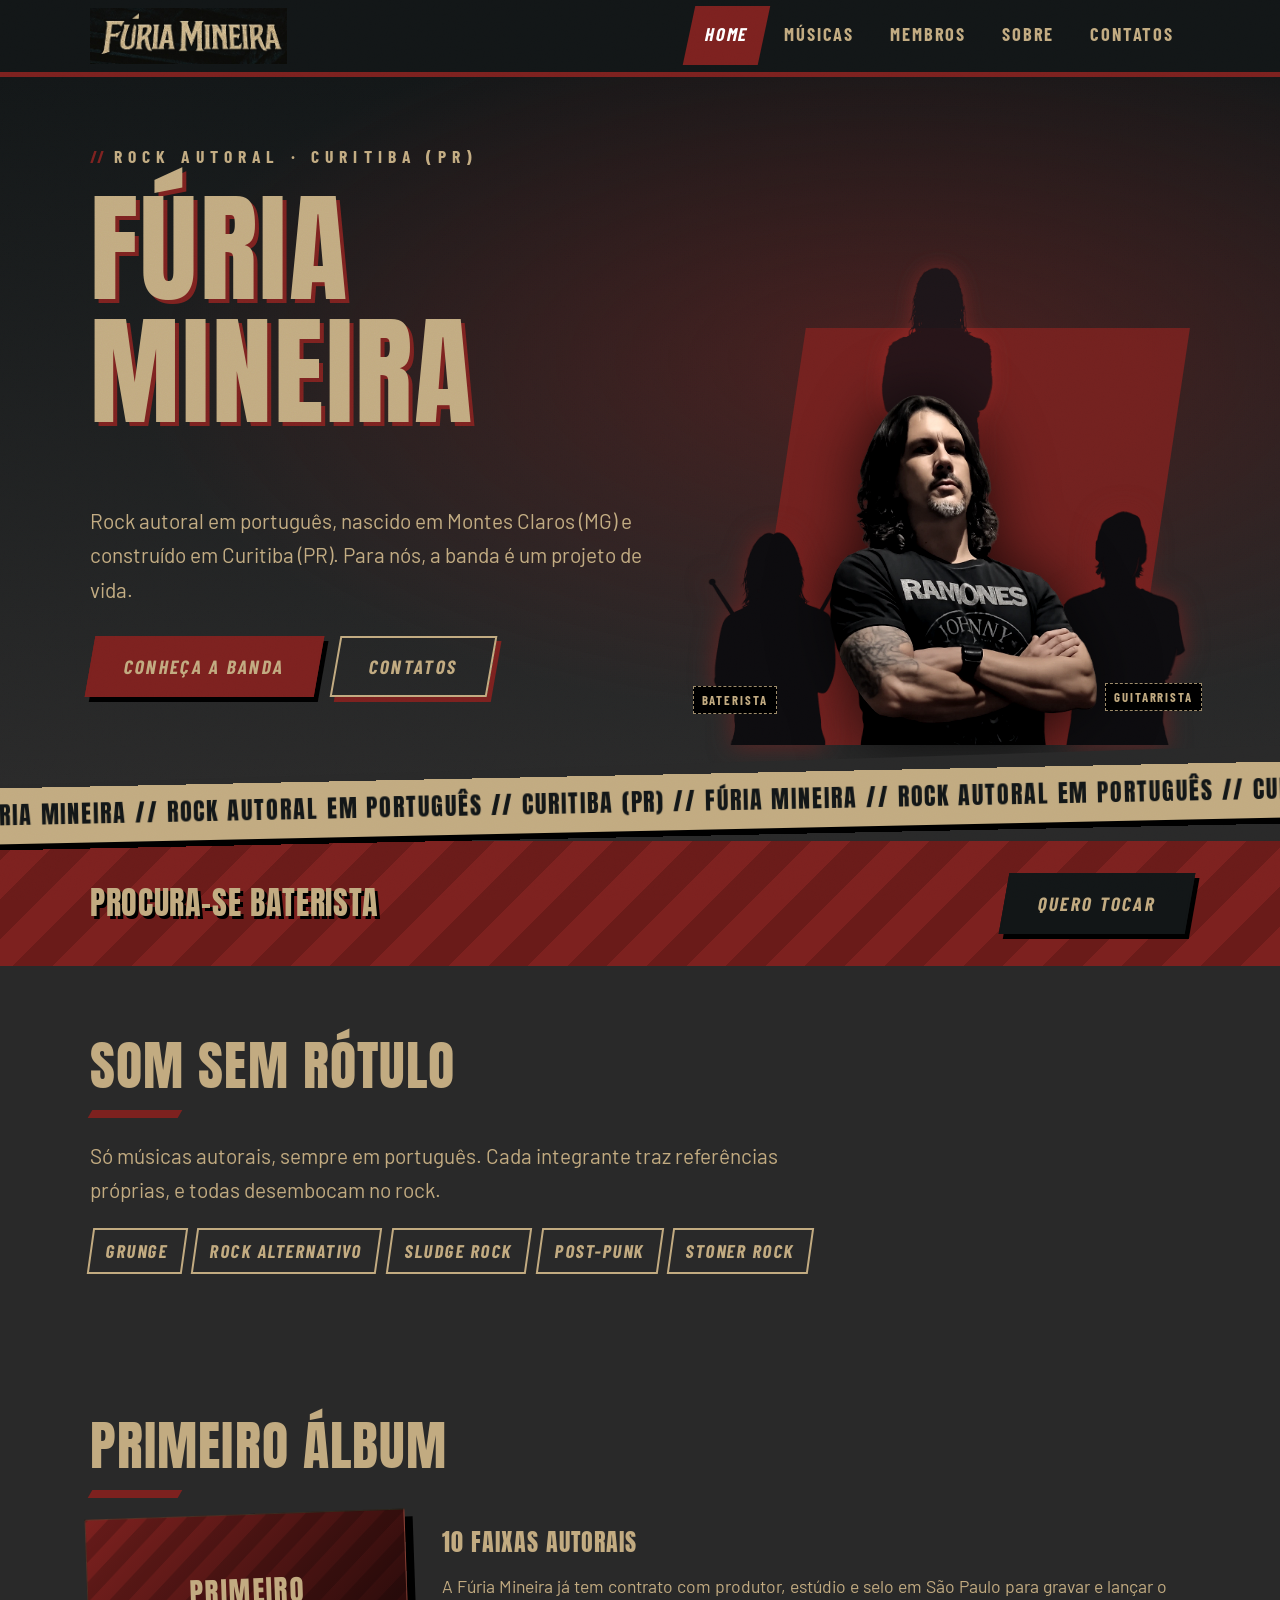
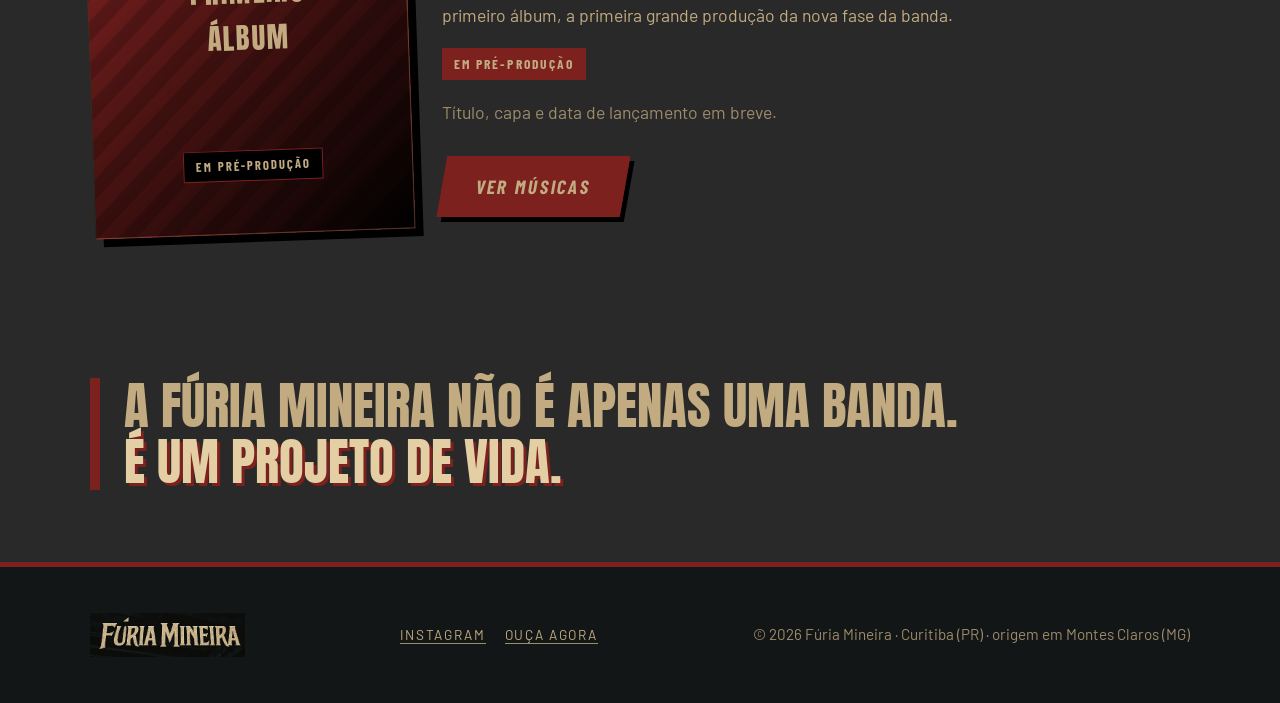
==== commit 154547c0: "Silhueta da direita passa a ser o guitarrista Co-Authored-By: Claude Opus 5.5 <noreply@anthropic.com" ====
--- a/index.html
+++ b/index.html
@@ -10,7 +10,7 @@
   <link rel="preconnect" href="https://fonts.googleapis.com">
   <link rel="preconnect" href="https://fonts.gstatic.com" crossorigin>
   <link href="https://fonts.googleapis.com/css2?family=Anton&family=Barlow+Condensed:wght@600;700&family=Barlow:wght@400;600&display=swap" rel="stylesheet">
-  <link rel="stylesheet" href="css/style.css?v=202610082350">
+  <link rel="stylesheet" href="css/style.css?v=202610082351">
 </head>
 <body>
   <a class="skip" href="#conteudo">Pular para o conteúdo</a>
@@ -41,8 +41,8 @@
       <div class="hero-photo">
         <div class="sil sil-top"><img src="assets/silhueta-fundo.webp" alt="" width="423" height="545"></div>
         <div class="sil sil-left"><img src="assets/silhueta-baterista.webp" alt="" width="438" height="524"><span class="ghost-tag">Baterista</span></div>
-        <div class="sil sil-right"><img src="assets/silhueta-teste.webp" alt="" width="431" height="523"><span class="ghost-tag">Em teste</span></div>
-        <img src="assets/alex-vitor.webp" alt="Alex Vitor, baixista e fundador da Fúria Mineira, com silhuetas de integrantes ainda em teste ao fundo" width="1024" height="1024">
+        <div class="sil sil-right"><img src="assets/silhueta-guitarrista.webp" alt="" width="394" height="520"><span class="ghost-tag">Guitarrista</span></div>
+        <img src="assets/alex-vitor.webp" alt="Alex Vitor, baixista e fundador da Fúria Mineira, com silhuetas do baterista e do guitarrista ao fundo" width="1024" height="1024">
       </div>
     </div></section>
 
@@ -88,6 +88,6 @@
       <p class="muted">© 2026 Fúria Mineira · Curitiba (PR) · origem em Montes Claros (MG)</p>
     </div>
   </footer>
-  <script src="js/main.js?v=202610082350"></script>
+  <script src="js/main.js?v=202610082351"></script>
 </body>
 </html>
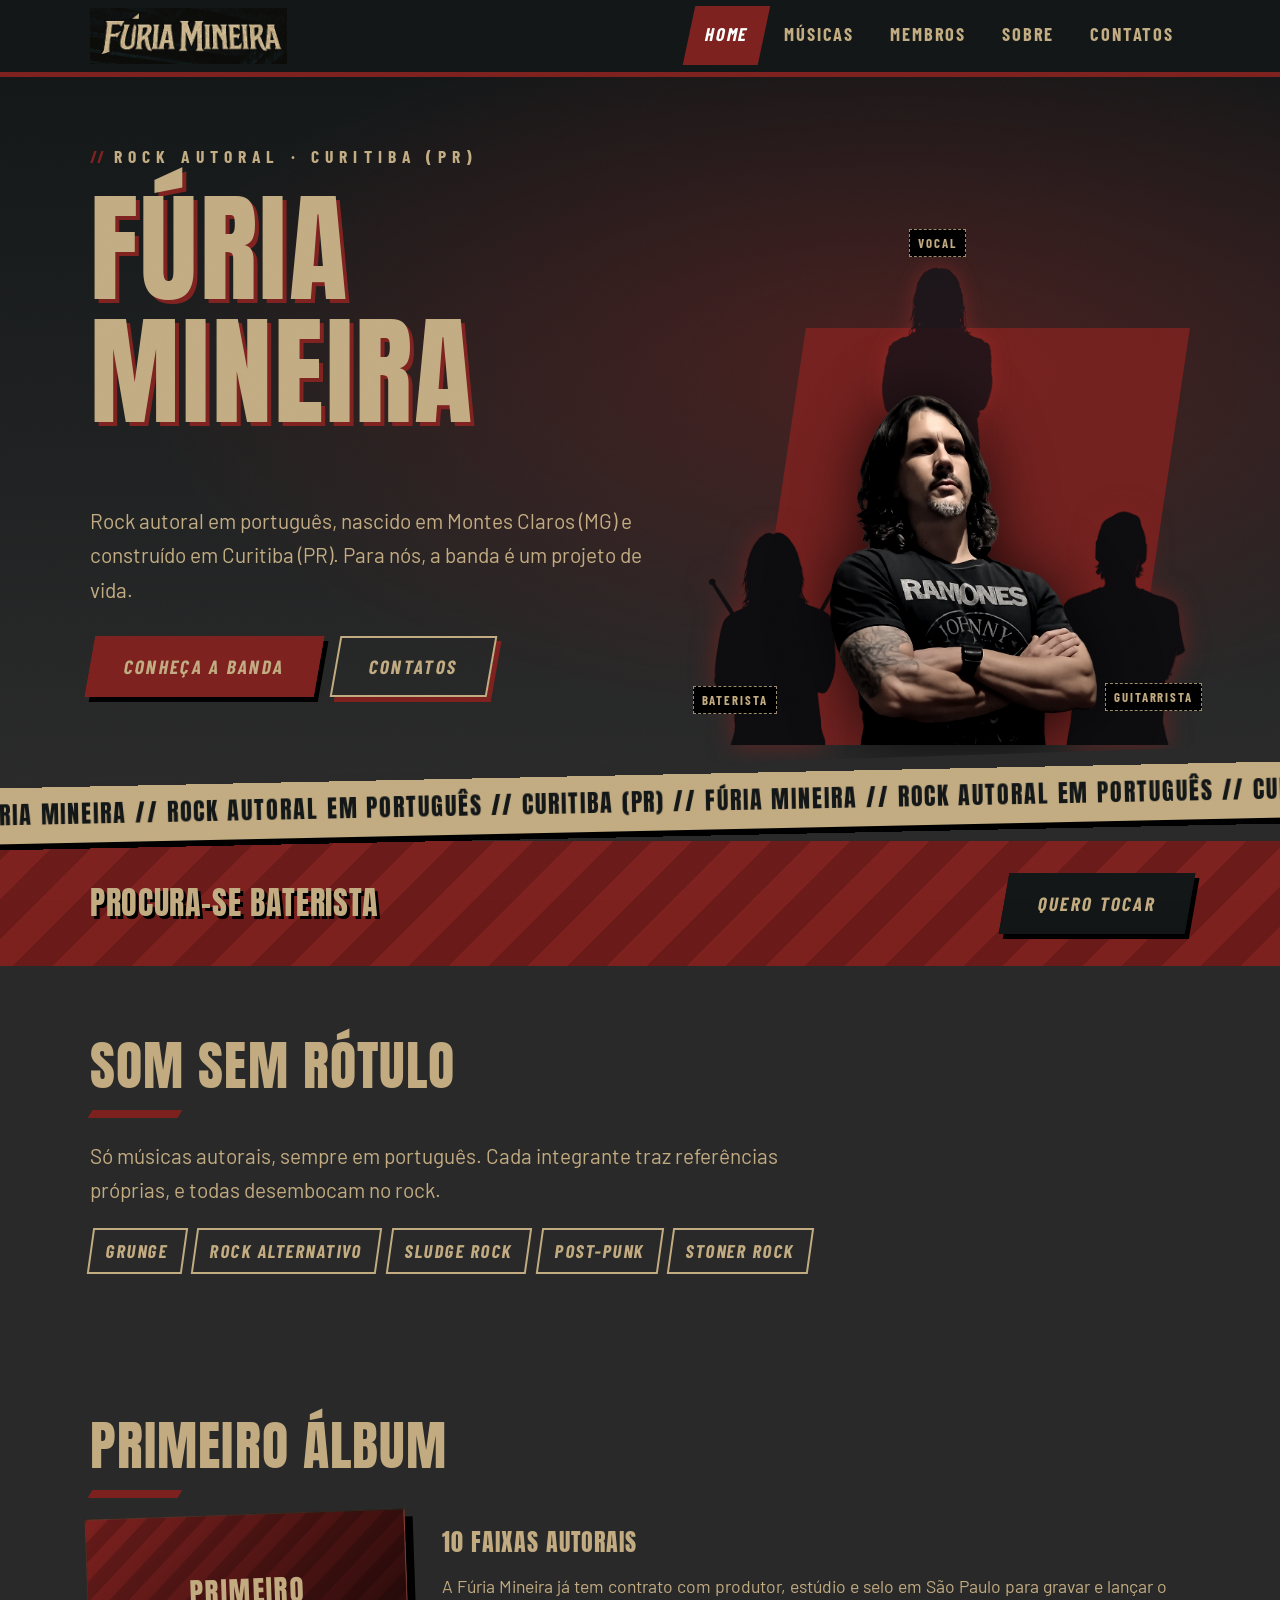
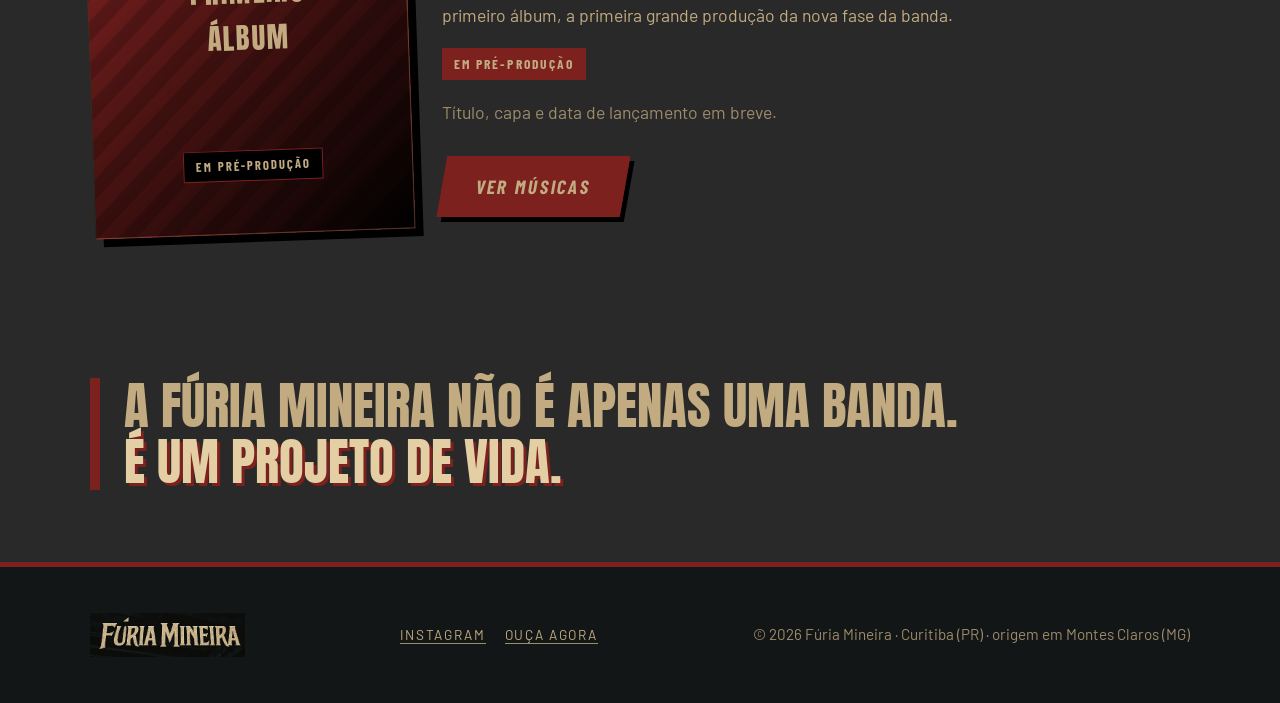
==== commit 04020417: "Etiqueta "Vocal" na silhueta do fundo da Home Co-Authored-By: Claude Opus 5.5 <noreply@anthropic.com" ====
--- a/index.html
+++ b/index.html
@@ -10,7 +10,7 @@
   <link rel="preconnect" href="https://fonts.googleapis.com">
   <link rel="preconnect" href="https://fonts.gstatic.com" crossorigin>
   <link href="https://fonts.googleapis.com/css2?family=Anton&family=Barlow+Condensed:wght@600;700&family=Barlow:wght@400;600&display=swap" rel="stylesheet">
-  <link rel="stylesheet" href="css/style.css?v=202610082351">
+  <link rel="stylesheet" href="css/style.css?v=202610082352">
 </head>
 <body>
   <a class="skip" href="#conteudo">Pular para o conteúdo</a>
@@ -39,10 +39,10 @@
         </div>
       </div>
       <div class="hero-photo">
-        <div class="sil sil-top"><img src="assets/silhueta-fundo.webp" alt="" width="423" height="545"></div>
+        <div class="sil sil-top"><img src="assets/silhueta-fundo.webp" alt="" width="423" height="545"><span class="ghost-tag">Vocal</span></div>
         <div class="sil sil-left"><img src="assets/silhueta-baterista.webp" alt="" width="438" height="524"><span class="ghost-tag">Baterista</span></div>
         <div class="sil sil-right"><img src="assets/silhueta-guitarrista.webp" alt="" width="394" height="520"><span class="ghost-tag">Guitarrista</span></div>
-        <img src="assets/alex-vitor.webp" alt="Alex Vitor, baixista e fundador da Fúria Mineira, com silhuetas do baterista e do guitarrista ao fundo" width="1024" height="1024">
+        <img src="assets/alex-vitor.webp" alt="Alex Vitor, baixista e fundador da Fúria Mineira, com silhuetas do baterista, do guitarrista e da vocalista ao fundo" width="1024" height="1024">
       </div>
     </div></section>
 
@@ -88,6 +88,6 @@
       <p class="muted">© 2026 Fúria Mineira · Curitiba (PR) · origem em Montes Claros (MG)</p>
     </div>
   </footer>
-  <script src="js/main.js?v=202610082351"></script>
+  <script src="js/main.js?v=202610082352"></script>
 </body>
 </html>
--- a/css/style.css
+++ b/css/style.css
@@ -305,3 +305,5 @@
 /* Silhuetas geradas (imagens) */
 .sil img { position: static; width: 100%; max-width: 100%; height: auto; z-index: auto; filter: drop-shadow(0 0 12px rgb(125 33 31 / .7)); }
 .sil-top img { filter: drop-shadow(0 0 10px rgb(125 33 31 / .45)) brightness(1.6); opacity: .8; }
+.sil-top .ghost-tag { top: -1.9rem; bottom: auto; }
+@media (max-width: 820px) { .hero-photo { margin-top: 2.4rem; } .sil-top .ghost-tag { top: -1.6rem; } }
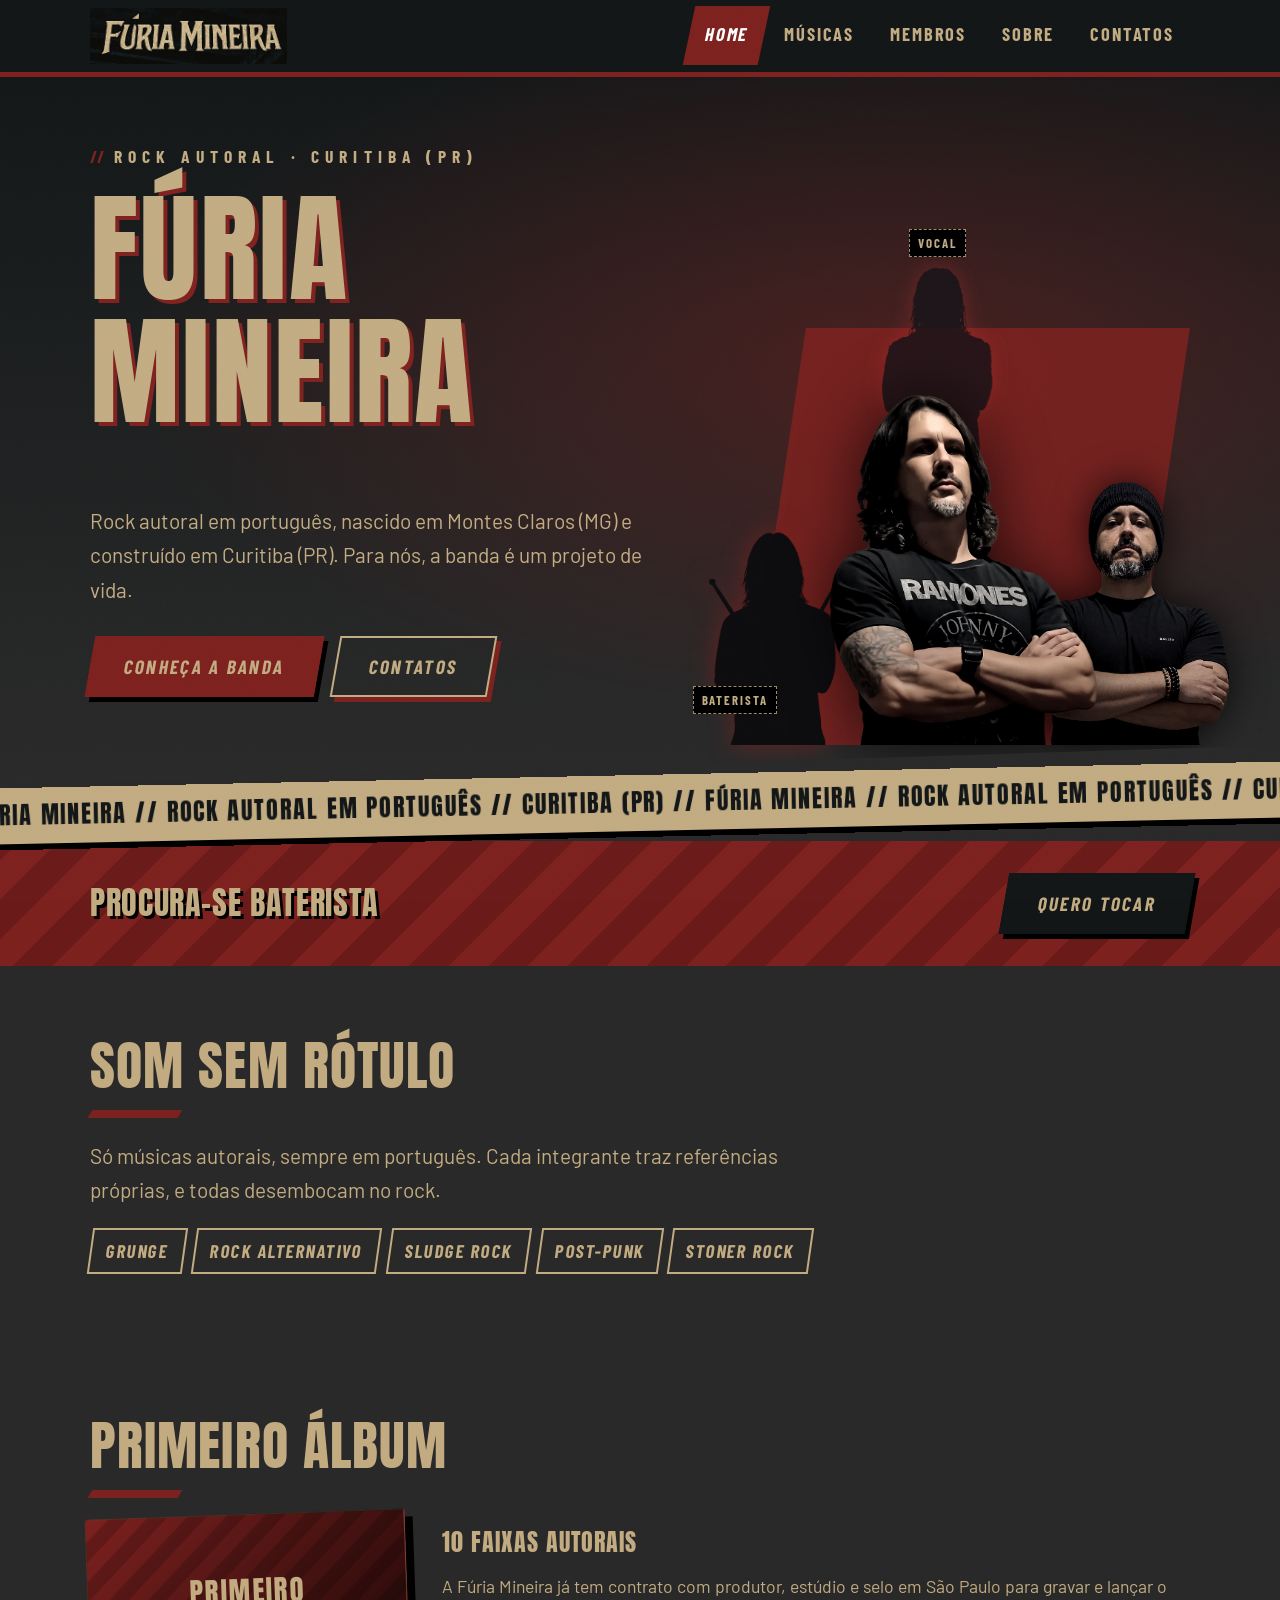
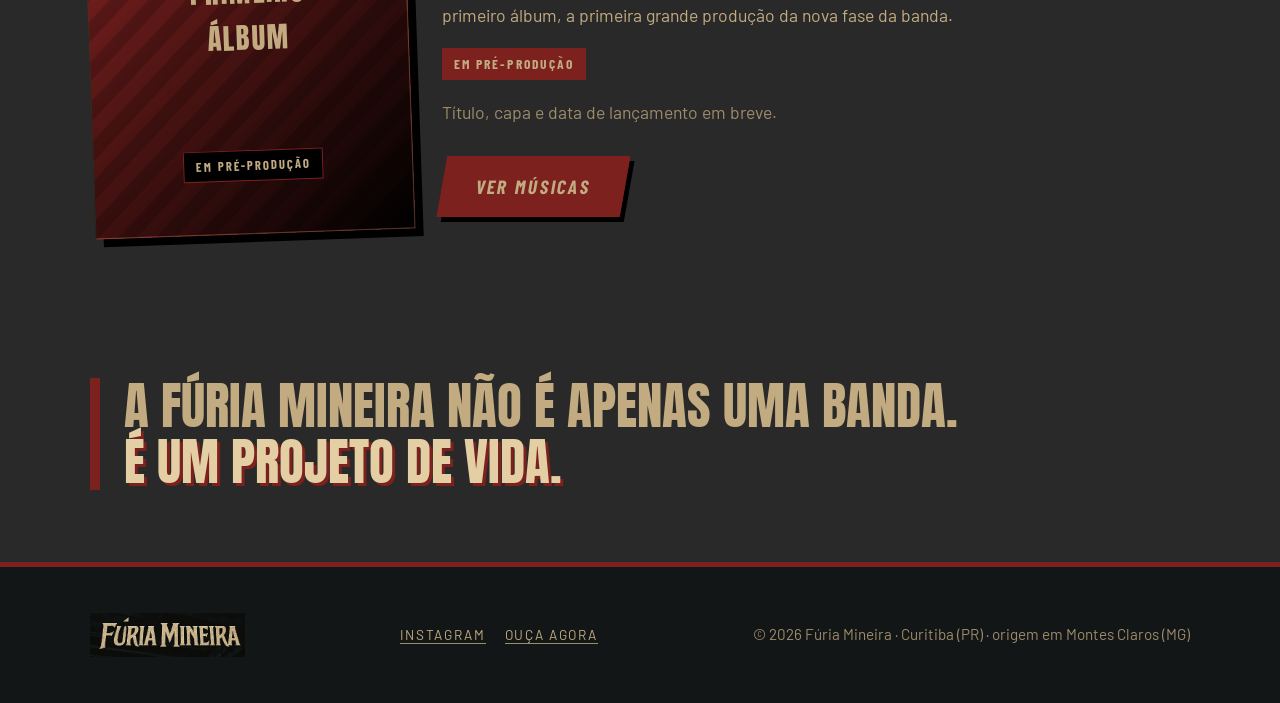
==== commit 6eeb2bf1: "Rodrigo Neres aparece com a foto real na Home, no lugar da silhueta Co-Authored-By: Claude Opus 5.5 " ====
--- a/index.html
+++ b/index.html
@@ -10,7 +10,7 @@
   <link rel="preconnect" href="https://fonts.googleapis.com">
   <link rel="preconnect" href="https://fonts.gstatic.com" crossorigin>
   <link href="https://fonts.googleapis.com/css2?family=Anton&family=Barlow+Condensed:wght@600;700&family=Barlow:wght@400;600&display=swap" rel="stylesheet">
-  <link rel="stylesheet" href="css/style.css?v=202610082352">
+  <link rel="stylesheet" href="css/style.css?v=202610082353">
 </head>
 <body>
   <a class="skip" href="#conteudo">Pular para o conteúdo</a>
@@ -41,8 +41,8 @@
       <div class="hero-photo">
         <div class="sil sil-top"><img src="assets/silhueta-fundo.webp" alt="" width="423" height="545"><span class="ghost-tag">Vocal</span></div>
         <div class="sil sil-left"><img src="assets/silhueta-baterista.webp" alt="" width="438" height="524"><span class="ghost-tag">Baterista</span></div>
-        <div class="sil sil-right"><img src="assets/silhueta-guitarrista.webp" alt="" width="394" height="520"><span class="ghost-tag">Guitarrista</span></div>
-        <img src="assets/alex-vitor.webp" alt="Alex Vitor, baixista e fundador da Fúria Mineira, com silhuetas do baterista, do guitarrista e da vocalista ao fundo" width="1024" height="1024">
+        <div class="sil sil-right real"><img src="assets/rodrigo-neres.webp" alt="Rodrigo Neres, guitarrista" width="700" height="987"></div>
+        <img src="assets/alex-vitor.webp" alt="Alex Vitor, baixista e fundador da Fúria Mineira, ao lado do guitarrista Rodrigo Neres, com silhuetas do baterista e da vocalista ao fundo" width="1024" height="1024">
       </div>
     </div></section>
 
@@ -88,6 +88,6 @@
       <p class="muted">© 2026 Fúria Mineira · Curitiba (PR) · origem em Montes Claros (MG)</p>
     </div>
   </footer>
-  <script src="js/main.js?v=202610082352"></script>
+  <script src="js/main.js?v=202610082353"></script>
 </body>
 </html>
--- a/css/style.css
+++ b/css/style.css
@@ -307,3 +307,7 @@
 .sil-top img { filter: drop-shadow(0 0 10px rgb(125 33 31 / .45)) brightness(1.6); opacity: .8; }
 .sil-top .ghost-tag { top: -1.9rem; bottom: auto; }
 @media (max-width: 820px) { .hero-photo { margin-top: 2.4rem; } .sil-top .ghost-tag { top: -1.6rem; } }
+/* Rodrigo (foto real) atrás do Alex, à direita */
+.sil-right.real { right: -8%; width: 42%; }
+.sil-right.real img { filter: grayscale(.35) contrast(1.15) brightness(.85) drop-shadow(0 0 18px rgba(0,0,0,.75)); }
+@media (max-width: 820px) { .sil-right.real { right: -3%; width: 40%; } }
